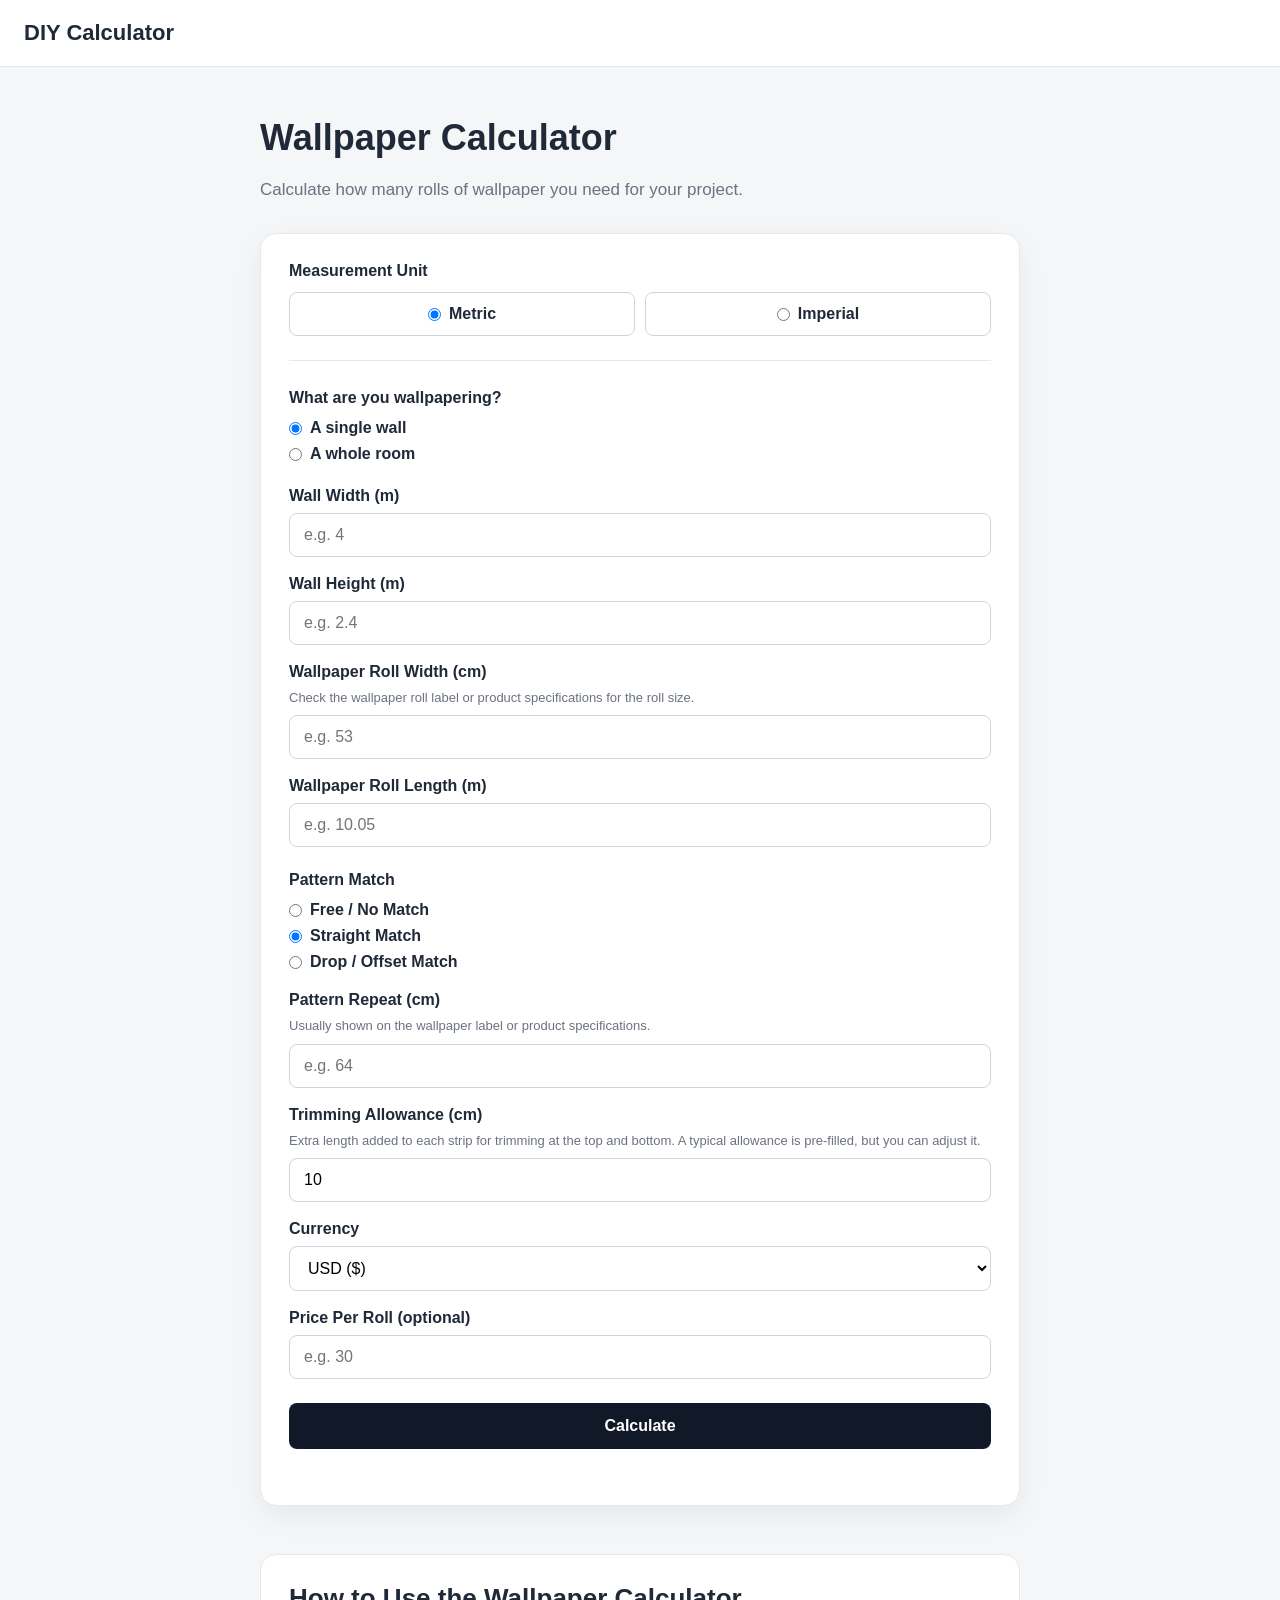
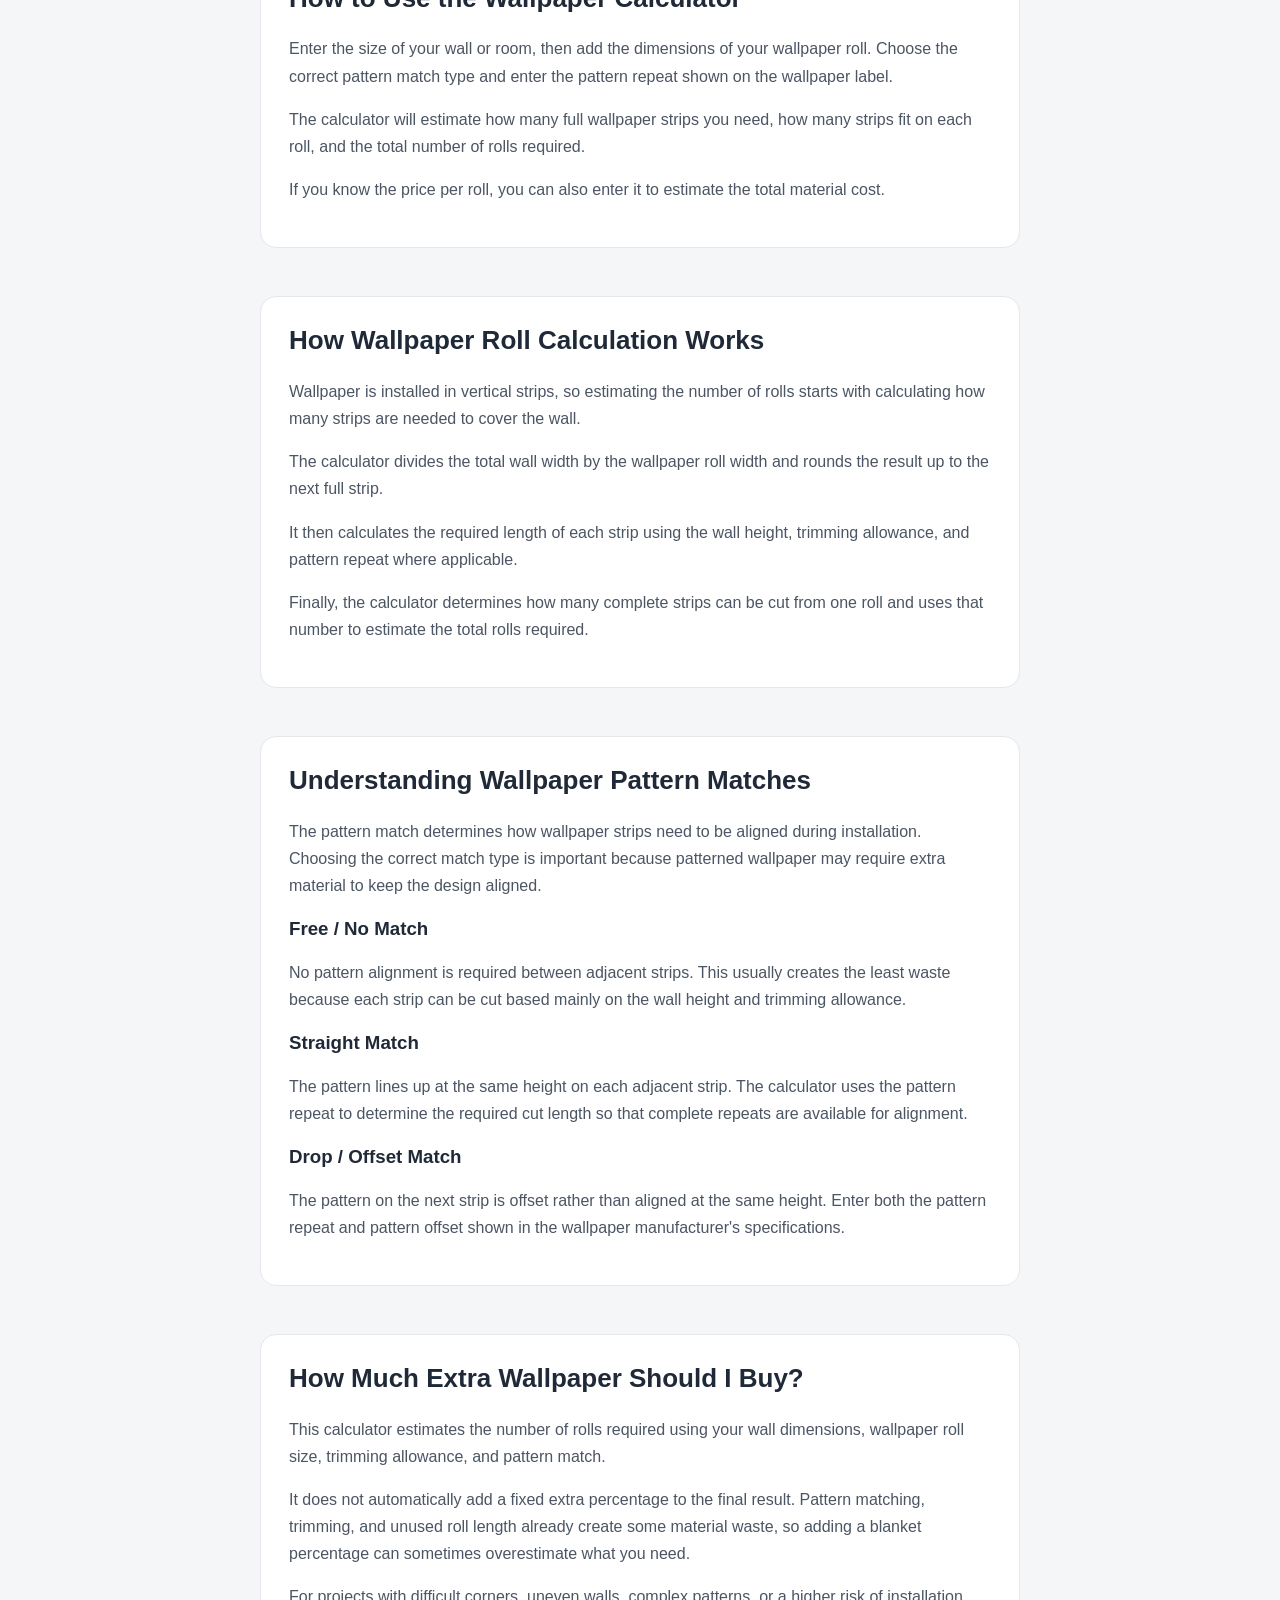
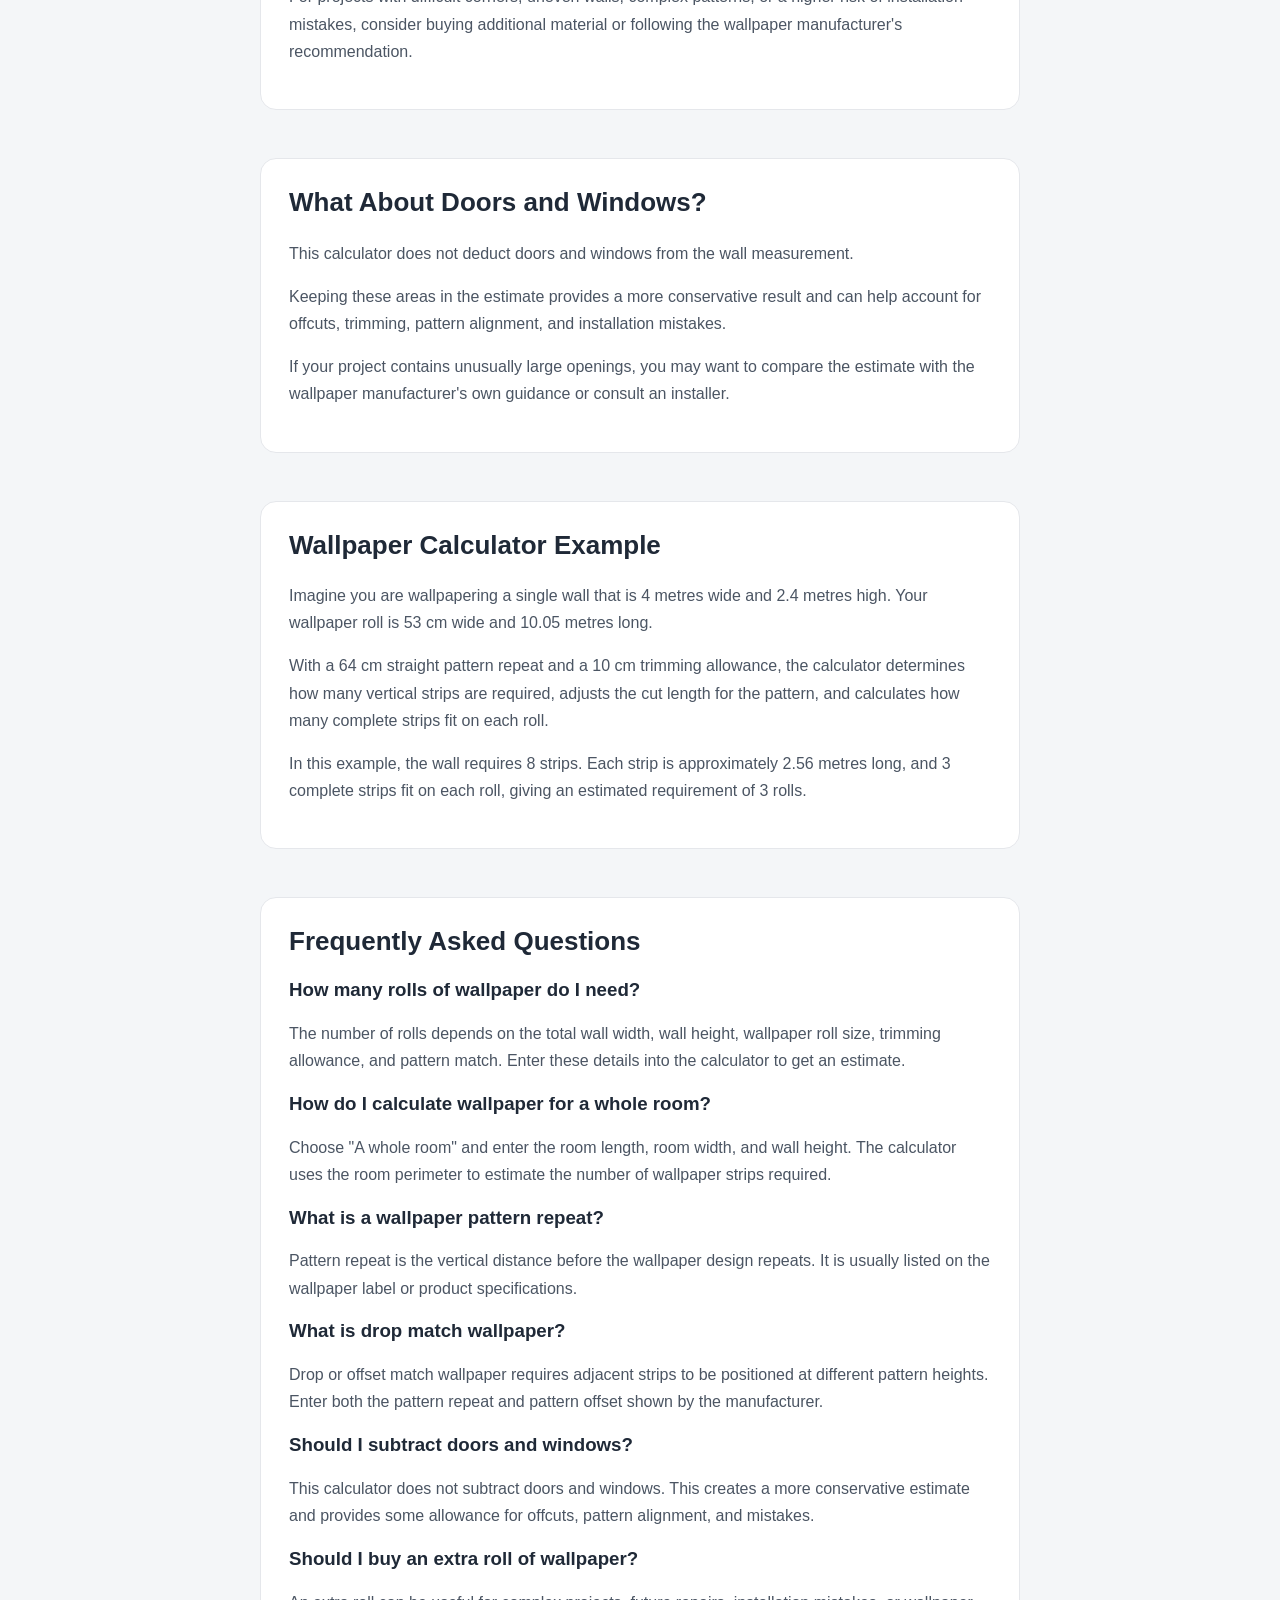
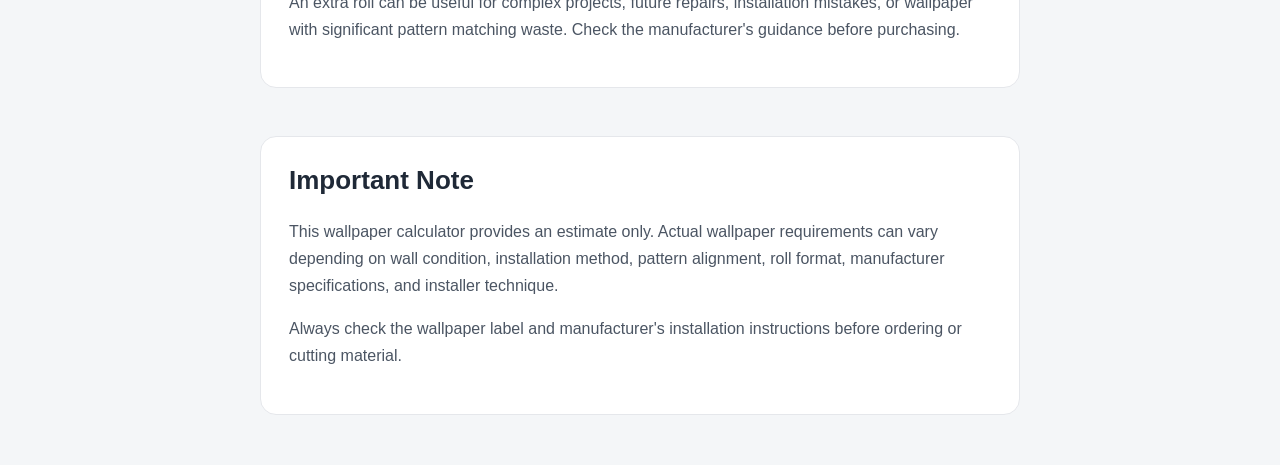
==== index.html @ a775d131 "Add wallpaper calculator website" ====
<!DOCTYPE html>
<html lang="en">

<head>

    <meta charset="UTF-8">

    <meta
        name="viewport"
        content="width=device-width, initial-scale=1.0"
    >

    <title>Wallpaper Calculator | Calculate How Many Rolls You Need</title>

    <meta
        name="description"
        content="Free wallpaper calculator to estimate how many rolls you need. Calculate wallpaper for a single wall or whole room using roll size, pattern repeat, drop match, and trimming allowance."
    >

    <meta name="robots" content="index, follow">

    <meta property="og:type" content="website">

    <meta
        property="og:title"
        content="Wallpaper Calculator | Calculate How Many Rolls You Need"
    >

    <meta
        property="og:description"
        content="Estimate how many rolls of wallpaper you need for a single wall or whole room, including pattern repeat and drop match."
    >

    <link rel="stylesheet" href="style.css">

</head>

<body>

    <header>
        <h1>DIY Calculator</h1>
    </header>

    <main>

        <h2>Wallpaper Calculator</h2>

        <p>
            Calculate how many rolls of wallpaper you need for your project.
        </p>

        <div class="calculator">
            <div class="unit-selector">

    <p class="section-label">Measurement Unit</p>

    <div class="unit-buttons">

        <label>
            <input type="radio" name="unitSystem" value="metric" checked>
            Metric
        </label>

        <label>
            <input type="radio" name="unitSystem" value="imperial">
            Imperial
        </label>

    </div>

</div>

            <div class="project-type">

    <p class="section-label">What are you wallpapering?</p>

    <label>
        <input type="radio" name="projectType" value="wall" checked>
        A single wall
    </label>

    <label>
        <input type="radio" name="projectType" value="room">
        A whole room
    </label>

</div>
            

            <div id="singleWallInputs">

    <label for="wallWidth" id="wallWidthLabel">Wall Width (m)</label>
    <input type="number" id="wallWidth" placeholder="e.g. 4">

</div>

<div id="wholeRoomInputs" style="display: none;">

    <label for="roomLength" id="roomLengthLabel">Room Length (m)</label>
    <input type="number" id="roomLength" placeholder="e.g. 5">

    <label for="roomWidth" id="roomWidthLabel">Room Width (m)</label>
    <input type="number" id="roomWidth" placeholder="e.g. 4">

</div>

            <label for="wallHeight" id="wallHeightLabel">Wall Height (m)</label>
            <input type="number" id="wallHeight" placeholder="e.g. 2.4">

            <label for="rollWidth" id="rollWidthLabel">Wallpaper Roll Width (cm)</label>
            <p class="helper-text">Check the wallpaper roll label or product specifications for the roll size.
            </p>
            <input type="number" id="rollWidth" placeholder="e.g. 53">

            <label for="rollLength" id="rollLengthLabel">Wallpaper Roll Length (m)</label>
            <input type="number" id="rollLength" placeholder="e.g. 10.05">

<div class="pattern-match">

    <p class="section-label">Pattern Match</p>

    <label>
        <input type="radio" name="patternMatch" value="free">
        Free / No Match
    </label>

    <label>
        <input type="radio" name="patternMatch" value="straight" checked>
        Straight Match
    </label>

    <label>
        <input type="radio" name="patternMatch" value="drop">
        Drop / Offset Match
    </label>

</div>
           <div id="patternRepeatGroup">
    <label for="patternRepeat" id="patternRepeatLabel">
    Pattern Repeat (cm)
</label>

<p class="helper-text">
    Usually shown on the wallpaper label or product specifications.
</p>

<input type="number" id="patternRepeat" placeholder="e.g. 64">
</div> 
<div id="patternOffsetGroup" style="display: none;">
    <label for="patternOffset" id="patternOffsetLabel">
        Pattern Offset (cm)
    </label>
    <p class="helper-text">
    For drop match wallpaper, enter the pattern offset shown by the manufacturer.
    </p>
    <input
        type="number"
        id="patternOffset"
        placeholder="e.g. 32"
        min="0"
    >
</div>
<label for="trimAllowance" id="trimAllowanceLabel">
    Trimming Allowance (cm)
</label>
<p class="helper-text">
    Extra length added to each strip for trimming at the top and bottom. A typical allowance is pre-filled, but you can adjust it.
</p>
<input
    type="number"
    id="trimAllowance"
    value="10"
    min="0"
    step="1"
>
<label for="currency">Currency</label>

<select id="currency">
    <option value="USD">USD ($)</option>
    <option value="GBP">GBP (£)</option>
    <option value="EUR">EUR (€)</option>
    <option value="CAD">CAD (C$)</option>
    <option value="AUD">AUD (A$)</option>
    <option value="NZD">NZD (NZ$)</option>
    <option value="SGD">SGD (S$)</option>
    <option value="MYR">MYR (RM)</option>
</select>      
            <label for="pricePerRoll">Price Per Roll (optional)</label>
            <input type="number" id="pricePerRoll" placeholder="e.g. 30">

            <button id="calculateButton">Calculate</button>
            <div id="result"></div>

        </div>
<section class="content-section">

    <h2>How to Use the Wallpaper Calculator</h2>

    <p>
        Enter the size of your wall or room, then add the dimensions of your wallpaper roll.
        Choose the correct pattern match type and enter the pattern repeat shown on the wallpaper label.
    </p>

    <p>
        The calculator will estimate how many full wallpaper strips you need, how many strips fit on each roll,
        and the total number of rolls required.
    </p>

    <p>
        If you know the price per roll, you can also enter it to estimate the total material cost.
    </p>

</section>
<section class="content-section">

    <h2>How Wallpaper Roll Calculation Works</h2>

    <p>
        Wallpaper is installed in vertical strips, so estimating the number of rolls starts
        with calculating how many strips are needed to cover the wall.
    </p>

    <p>
        The calculator divides the total wall width by the wallpaper roll width and rounds
        the result up to the next full strip.
    </p>

    <p>
        It then calculates the required length of each strip using the wall height,
        trimming allowance, and pattern repeat where applicable.
    </p>

    <p>
        Finally, the calculator determines how many complete strips can be cut from one
        roll and uses that number to estimate the total rolls required.
    </p>

</section>
<section class="content-section">

    <h2>Understanding Wallpaper Pattern Matches</h2>

    <p>
        The pattern match determines how wallpaper strips need to be aligned during installation.
        Choosing the correct match type is important because patterned wallpaper may require
        extra material to keep the design aligned.
    </p>

    <h3>Free / No Match</h3>

    <p>
        No pattern alignment is required between adjacent strips. This usually creates the
        least waste because each strip can be cut based mainly on the wall height and
        trimming allowance.
    </p>

    <h3>Straight Match</h3>

    <p>
        The pattern lines up at the same height on each adjacent strip. The calculator uses
        the pattern repeat to determine the required cut length so that complete repeats
        are available for alignment.
    </p>

    <h3>Drop / Offset Match</h3>

    <p>
        The pattern on the next strip is offset rather than aligned at the same height.
        Enter both the pattern repeat and pattern offset shown in the wallpaper manufacturer's
        specifications.
    </p>

</section>
<section class="content-section">

    <h2>How Much Extra Wallpaper Should I Buy?</h2>

    <p>
        This calculator estimates the number of rolls required using your wall dimensions,
        wallpaper roll size, trimming allowance, and pattern match.
    </p>

    <p>
        It does not automatically add a fixed extra percentage to the final result.
        Pattern matching, trimming, and unused roll length already create some material waste,
        so adding a blanket percentage can sometimes overestimate what you need.
    </p>

    <p>
        For projects with difficult corners, uneven walls, complex patterns, or a higher risk
        of installation mistakes, consider buying additional material or following the
        wallpaper manufacturer's recommendation.
    </p>

</section>


<section class="content-section">

    <h2>What About Doors and Windows?</h2>

    <p>
        This calculator does not deduct doors and windows from the wall measurement.
    </p>

    <p>
        Keeping these areas in the estimate provides a more conservative result and can help
        account for offcuts, trimming, pattern alignment, and installation mistakes.
    </p>

    <p>
        If your project contains unusually large openings, you may want to compare the estimate
        with the wallpaper manufacturer's own guidance or consult an installer.
    </p>

</section>


<section class="content-section">

    <h2>Wallpaper Calculator Example</h2>

    <p>
        Imagine you are wallpapering a single wall that is 4 metres wide and 2.4 metres high.
        Your wallpaper roll is 53 cm wide and 10.05 metres long.
    </p>

    <p>
        With a 64 cm straight pattern repeat and a 10 cm trimming allowance, the calculator
        determines how many vertical strips are required, adjusts the cut length for the pattern,
        and calculates how many complete strips fit on each roll.
    </p>

    <p>
        In this example, the wall requires 8 strips. Each strip is approximately 2.56 metres long,
        and 3 complete strips fit on each roll, giving an estimated requirement of 3 rolls.
    </p>

</section>


<section class="content-section">

    <h2>Frequently Asked Questions</h2>

    <h3>How many rolls of wallpaper do I need?</h3>

    <p>
        The number of rolls depends on the total wall width, wall height, wallpaper roll size,
        trimming allowance, and pattern match. Enter these details into the calculator to get
        an estimate.
    </p>


    <h3>How do I calculate wallpaper for a whole room?</h3>

    <p>
        Choose "A whole room" and enter the room length, room width, and wall height.
        The calculator uses the room perimeter to estimate the number of wallpaper strips required.
    </p>


    <h3>What is a wallpaper pattern repeat?</h3>

    <p>
        Pattern repeat is the vertical distance before the wallpaper design repeats.
        It is usually listed on the wallpaper label or product specifications.
    </p>


    <h3>What is drop match wallpaper?</h3>

    <p>
        Drop or offset match wallpaper requires adjacent strips to be positioned at different
        pattern heights. Enter both the pattern repeat and pattern offset shown by the manufacturer.
    </p>


    <h3>Should I subtract doors and windows?</h3>

    <p>
        This calculator does not subtract doors and windows. This creates a more conservative
        estimate and provides some allowance for offcuts, pattern alignment, and mistakes.
    </p>


    <h3>Should I buy an extra roll of wallpaper?</h3>

    <p>
        An extra roll can be useful for complex projects, future repairs, installation mistakes,
        or wallpaper with significant pattern matching waste. Check the manufacturer's guidance
        before purchasing.
    </p>

</section>


<section class="content-section">

    <h2>Important Note</h2>

    <p>
        This wallpaper calculator provides an estimate only. Actual wallpaper requirements can
        vary depending on wall condition, installation method, pattern alignment, roll format,
        manufacturer specifications, and installer technique.
    </p>

    <p>
        Always check the wallpaper label and manufacturer's installation instructions before
        ordering or cutting material.
    </p>

</section>
    </main>

    <script src="script.js"></script>

</body>

</html>
---- style.css ----
* {
    box-sizing: border-box;
}

body {
    margin: 0;
    font-family: Arial, sans-serif;
    background: #f4f6f8;
    color: #1f2937;
}

header {
    background: white;
    border-bottom: 1px solid #e5e7eb;
    padding: 20px 24px;
}

header h1 {
    margin: 0;
    font-size: 22px;
}

main {
    width: 90%;
    max-width: 760px;
    margin: 50px auto;
}

main > h2 {
    font-size: 36px;
    margin-bottom: 10px;
}

main > p {
    color: #6b7280;
    font-size: 17px;
    line-height: 1.6;
    margin-bottom: 30px;
}

.calculator {
    background: white;
    border: 1px solid #e5e7eb;
    border-radius: 16px;
    padding: 28px;
    box-shadow: 0 10px 30px rgba(0, 0, 0, 0.06);
}

.calculator label {
    display: block;
    font-weight: 600;
    margin-top: 18px;
    margin-bottom: 8px;
}

.calculator label:first-child {
    margin-top: 0;
}

.calculator input {
    width: 100%;
    padding: 12px 14px;
    border: 1px solid #d1d5db;
    border-radius: 8px;
    font-size: 16px;
}
.calculator select {
    width: 100%;
    padding: 12px 14px;
    border: 1px solid #d1d5db;
    border-radius: 8px;
    background-color: white;
    font-size: 16px;
    box-sizing: border-box;
}
.calculator input:focus {
    outline: none;
    border-color: #374151;
}

button {
    width: 100%;
    margin-top: 24px;
    padding: 14px;
    border: none;
    border-radius: 8px;
    background: #111827;
    color: white;
    font-size: 16px;
    font-weight: 700;
    cursor: pointer;
}

button:hover {
    background: #374151;
}

#result {
    margin-top: 28px;
}

#result h2 {
    background: #f3f4f6;
    border-radius: 12px;
    padding: 20px;
    text-align: center;
    font-size: 28px;
    margin-bottom: 20px;
}

#result p {
    padding: 10px 0;
    margin: 0;
    border-bottom: 1px solid #f0f0f0;
}

@media (max-width: 600px) {

    main {
        width: 92%;
        margin: 30px auto;
    }

    main > h2 {
        font-size: 30px;
    }

    .calculator {
        padding: 20px;
    }
}
.project-type {
    margin-bottom: 24px;
}

.project-type .section-label {
    font-weight: 700;
    margin-bottom: 12px;
}

.project-type label {
    display: flex;
    align-items: center;
    gap: 8px;
    margin: 8px 0;
    font-weight: 600;
}

.project-type input[type="radio"] {
    width: auto;
    margin: 0;
}
.unit-selector {
    margin-bottom: 28px;
    padding-bottom: 24px;
    border-bottom: 1px solid #e5e7eb;
}

.unit-selector .section-label {
    font-weight: 700;
    margin: 0 0 12px;
}

.unit-buttons {
    display: flex;
    gap: 10px;
}

.unit-buttons label {
    display: flex;
    align-items: center;
    justify-content: center;
    gap: 8px;

    flex: 1;

    margin: 0;
    padding: 12px 16px;

    border: 1px solid #d1d5db;
    border-radius: 8px;

    cursor: pointer;
}

.unit-buttons input {
    width: auto;
    margin: 0;
}
.pattern-match {
    margin-top: 24px;
    margin-bottom: 20px;
}

.pattern-match .section-label {
    font-weight: 700;
    margin-bottom: 12px;
}

.pattern-match label {
    display: flex;
    align-items: center;
    gap: 8px;
    margin: 8px 0;
    font-weight: 600;
}

.pattern-match input[type="radio"] {
    width: auto;
    margin: 0;
}
.result-summary {
    margin-top: 28px;
    padding: 24px;
    background: #f3f4f6;
    border-radius: 12px;
    text-align: center;
}

.result-summary .result-label {
    margin: 0 0 8px;
    font-size: 12px;
    font-weight: 700;
    letter-spacing: 1px;
    color: #6b7280;
}

.result-summary h2 {
    margin: 0;
    padding: 0;
    background: none;
}

.result-grid {
    display: grid;
    grid-template-columns: repeat(2, 1fr);
    gap: 12px;
    margin-top: 18px;
}

.result-grid div {
    padding: 16px;
    border: 1px solid #e5e7eb;
    border-radius: 10px;
    background: white;
}

.result-grid span {
    display: block;
    font-size: 13px;
    color: #6b7280;
    margin-bottom: 6px;
}

.result-grid strong {
    font-size: 17px;
}

.calculation-breakdown {
    margin-top: 24px;
    padding-top: 24px;
    border-top: 1px solid #e5e7eb;
}

.calculation-breakdown h3 {
    margin-top: 0;
}

.calculation-breakdown p {
    line-height: 1.6;
}

.calculation-breakdown hr {
    border: none;
    border-top: 1px solid #e5e7eb;
    margin: 20px 0;
}

@media (max-width: 600px) {
    .result-grid {
        grid-template-columns: 1fr;
    }
}
.helper-text {
    margin: 4px 0 8px;
    font-size: 13px;
    line-height: 1.4;
    color: #6b7280;
}
.content-section {
    margin-top: 48px;
    padding: 28px;
    background: white;
    border: 1px solid #e5e7eb;
    border-radius: 16px;
}

.content-section h2 {
    margin-top: 0;
    font-size: 26px;
}

.content-section p {
    line-height: 1.7;
    color: #4b5563;
}
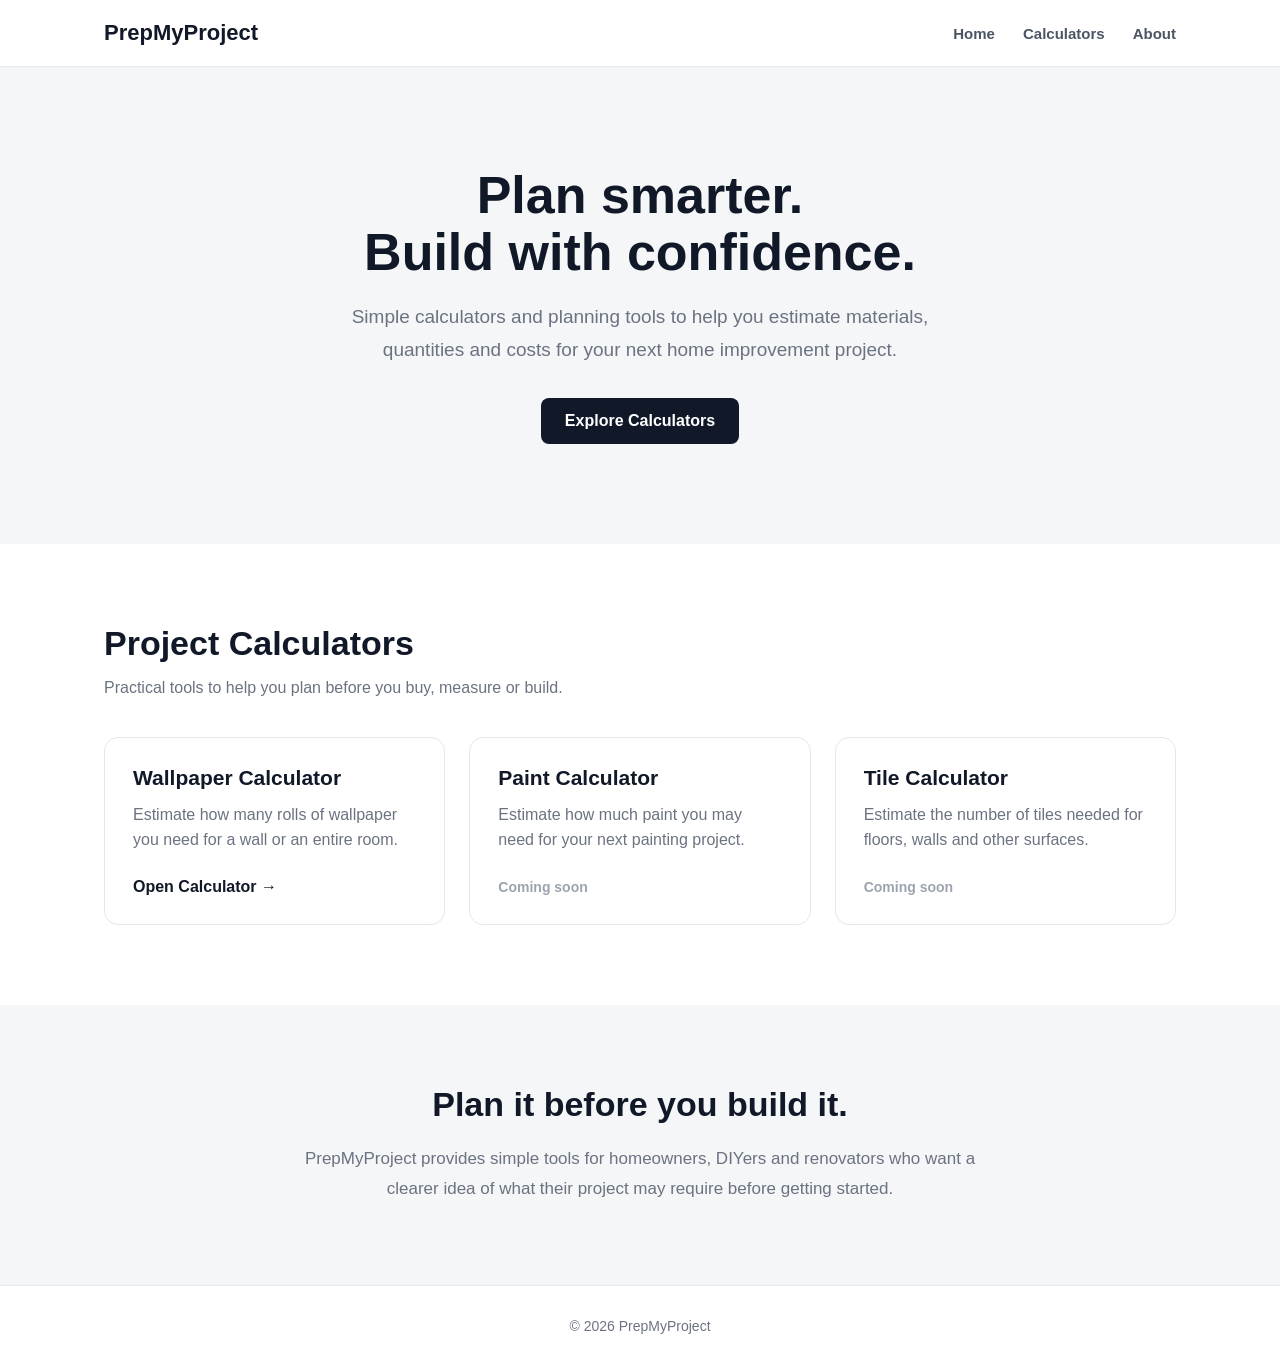
==== commit c251cbbe: "Create homepage and move wallpaper calculator" ====
--- a/index.html
+++ b/index.html
@@ -2,7 +2,6 @@
 <html lang="en">
 
 <head>
-
     <meta charset="UTF-8">
 
     <meta
@@ -10,410 +9,383 @@
         content="width=device-width, initial-scale=1.0"
     >
 
-    <title>Wallpaper Calculator | Calculate How Many Rolls You Need</title>
+    <title>PrepMyProject | Simple Tools for Smarter Home Projects</title>
 
     <meta
         name="description"
-        content="Free wallpaper calculator to estimate how many rolls you need. Calculate wallpaper for a single wall or whole room using roll size, pattern repeat, drop match, and trimming allowance."
+        content="Plan your next home improvement project with simple calculators and planning tools from PrepMyProject."
     >
 
     <meta name="robots" content="index, follow">
 
-    <meta property="og:type" content="website">
-
-    <meta
-        property="og:title"
-        content="Wallpaper Calculator | Calculate How Many Rolls You Need"
-    >
-
-    <meta
-        property="og:description"
-        content="Estimate how many rolls of wallpaper you need for a single wall or whole room, including pattern repeat and drop match."
-    >
-
-    <link rel="stylesheet" href="style.css">
-
+    <style>
+        * {
+            box-sizing: border-box;
+        }
+
+        body {
+            margin: 0;
+            font-family: Arial, sans-serif;
+            color: #1f2937;
+            background: #ffffff;
+        }
+
+        a {
+            color: inherit;
+            text-decoration: none;
+        }
+
+        /* Header */
+
+        .site-header {
+            border-bottom: 1px solid #e5e7eb;
+            background: #ffffff;
+        }
+
+        .nav {
+            max-width: 1120px;
+            margin: 0 auto;
+            padding: 20px 24px;
+            display: flex;
+            align-items: center;
+            justify-content: space-between;
+        }
+
+        .logo {
+            font-size: 22px;
+            font-weight: 700;
+            color: #111827;
+        }
+
+        .nav-links {
+            display: flex;
+            gap: 28px;
+            font-size: 15px;
+            font-weight: 600;
+            color: #4b5563;
+        }
+
+        .nav-links a:hover {
+            color: #111827;
+        }
+
+        /* Hero */
+
+        .hero {
+            background: #f4f6f8;
+            padding: 100px 24px;
+            text-align: center;
+        }
+
+        .hero-content {
+            max-width: 760px;
+            margin: 0 auto;
+        }
+
+        .hero h1 {
+            margin: 0 0 20px;
+            font-size: 52px;
+            line-height: 1.1;
+            color: #111827;
+        }
+
+        .hero p {
+            max-width: 620px;
+            margin: 0 auto 32px;
+            font-size: 19px;
+            line-height: 1.7;
+            color: #6b7280;
+        }
+
+        .primary-button {
+            display: inline-block;
+            padding: 14px 24px;
+            border-radius: 8px;
+            background: #111827;
+            color: #ffffff;
+            font-weight: 700;
+        }
+
+        .primary-button:hover {
+            background: #374151;
+        }
+
+        /* Calculators */
+
+        .section {
+            max-width: 1120px;
+            margin: 0 auto;
+            padding: 80px 24px;
+        }
+
+        .section-heading {
+            margin-bottom: 36px;
+        }
+
+        .section-heading h2 {
+            margin: 0 0 12px;
+            font-size: 34px;
+            color: #111827;
+        }
+
+        .section-heading p {
+            margin: 0;
+            color: #6b7280;
+            line-height: 1.6;
+        }
+
+        .calculator-grid {
+            display: grid;
+            grid-template-columns: repeat(3, 1fr);
+            gap: 24px;
+        }
+
+        .tool-card {
+            padding: 28px;
+            border: 1px solid #e5e7eb;
+            border-radius: 14px;
+            background: #ffffff;
+        }
+
+        .tool-card h3 {
+            margin: 0 0 12px;
+            font-size: 21px;
+            color: #111827;
+        }
+
+        .tool-card p {
+            min-height: 52px;
+            margin: 0 0 24px;
+            line-height: 1.6;
+            color: #6b7280;
+        }
+
+        .tool-link {
+            font-weight: 700;
+            color: #111827;
+        }
+
+        .tool-link:hover {
+            text-decoration: underline;
+        }
+
+        .coming-soon {
+            font-size: 14px;
+            font-weight: 700;
+            color: #9ca3af;
+        }
+
+        /* About */
+
+        .about {
+            background: #f4f6f8;
+        }
+
+        .about-content {
+            max-width: 760px;
+            margin: 0 auto;
+            padding: 80px 24px;
+            text-align: center;
+        }
+
+        .about-content h2 {
+            margin: 0 0 20px;
+            font-size: 34px;
+            color: #111827;
+        }
+
+        .about-content p {
+            margin: 0;
+            font-size: 17px;
+            line-height: 1.8;
+            color: #6b7280;
+        }
+
+        /* Footer */
+
+        footer {
+            padding: 32px 24px;
+            border-top: 1px solid #e5e7eb;
+            text-align: center;
+            font-size: 14px;
+            color: #6b7280;
+        }
+
+        /* Mobile */
+
+        @media (max-width: 760px) {
+
+            .nav {
+                padding: 18px 20px;
+            }
+
+            .nav-links {
+                gap: 16px;
+                font-size: 14px;
+            }
+
+            .hero {
+                padding: 72px 20px;
+            }
+
+            .hero h1 {
+                font-size: 40px;
+            }
+
+            .hero p {
+                font-size: 17px;
+            }
+
+            .section {
+                padding: 60px 20px;
+            }
+
+            .calculator-grid {
+                grid-template-columns: 1fr;
+            }
+        }
+    </style>
 </head>
 
 <body>
 
-    <header>
-        <h1>DIY Calculator</h1>
+    <header class="site-header">
+        <nav class="nav">
+
+            <a class="logo" href="/">
+                PrepMyProject
+            </a>
+
+            <div class="nav-links">
+                <a href="/">Home</a>
+                <a href="#calculators">Calculators</a>
+                <a href="#about">About</a>
+            </div>
+
+        </nav>
     </header>
 
+
     <main>
 
-        <h2>Wallpaper Calculator</h2>
-
-        <p>
-            Calculate how many rolls of wallpaper you need for your project.
-        </p>
-
-        <div class="calculator">
-            <div class="unit-selector">
-
-    <p class="section-label">Measurement Unit</p>
-
-    <div class="unit-buttons">
-
-        <label>
-            <input type="radio" name="unitSystem" value="metric" checked>
-            Metric
-        </label>
-
-        <label>
-            <input type="radio" name="unitSystem" value="imperial">
-            Imperial
-        </label>
-
-    </div>
-
-</div>
-
-            <div class="project-type">
-
-    <p class="section-label">What are you wallpapering?</p>
-
-    <label>
-        <input type="radio" name="projectType" value="wall" checked>
-        A single wall
-    </label>
-
-    <label>
-        <input type="radio" name="projectType" value="room">
-        A whole room
-    </label>
-
-</div>
-            
-
-            <div id="singleWallInputs">
-
-    <label for="wallWidth" id="wallWidthLabel">Wall Width (m)</label>
-    <input type="number" id="wallWidth" placeholder="e.g. 4">
-
-</div>
-
-<div id="wholeRoomInputs" style="display: none;">
-
-    <label for="roomLength" id="roomLengthLabel">Room Length (m)</label>
-    <input type="number" id="roomLength" placeholder="e.g. 5">
-
-    <label for="roomWidth" id="roomWidthLabel">Room Width (m)</label>
-    <input type="number" id="roomWidth" placeholder="e.g. 4">
-
-</div>
-
-            <label for="wallHeight" id="wallHeightLabel">Wall Height (m)</label>
-            <input type="number" id="wallHeight" placeholder="e.g. 2.4">
-
-            <label for="rollWidth" id="rollWidthLabel">Wallpaper Roll Width (cm)</label>
-            <p class="helper-text">Check the wallpaper roll label or product specifications for the roll size.
-            </p>
-            <input type="number" id="rollWidth" placeholder="e.g. 53">
-
-            <label for="rollLength" id="rollLengthLabel">Wallpaper Roll Length (m)</label>
-            <input type="number" id="rollLength" placeholder="e.g. 10.05">
-
-<div class="pattern-match">
-
-    <p class="section-label">Pattern Match</p>
-
-    <label>
-        <input type="radio" name="patternMatch" value="free">
-        Free / No Match
-    </label>
-
-    <label>
-        <input type="radio" name="patternMatch" value="straight" checked>
-        Straight Match
-    </label>
-
-    <label>
-        <input type="radio" name="patternMatch" value="drop">
-        Drop / Offset Match
-    </label>
-
-</div>
-           <div id="patternRepeatGroup">
-    <label for="patternRepeat" id="patternRepeatLabel">
-    Pattern Repeat (cm)
-</label>
-
-<p class="helper-text">
-    Usually shown on the wallpaper label or product specifications.
-</p>
-
-<input type="number" id="patternRepeat" placeholder="e.g. 64">
-</div> 
-<div id="patternOffsetGroup" style="display: none;">
-    <label for="patternOffset" id="patternOffsetLabel">
-        Pattern Offset (cm)
-    </label>
-    <p class="helper-text">
-    For drop match wallpaper, enter the pattern offset shown by the manufacturer.
-    </p>
-    <input
-        type="number"
-        id="patternOffset"
-        placeholder="e.g. 32"
-        min="0"
-    >
-</div>
-<label for="trimAllowance" id="trimAllowanceLabel">
-    Trimming Allowance (cm)
-</label>
-<p class="helper-text">
-    Extra length added to each strip for trimming at the top and bottom. A typical allowance is pre-filled, but you can adjust it.
-</p>
-<input
-    type="number"
-    id="trimAllowance"
-    value="10"
-    min="0"
-    step="1"
->
-<label for="currency">Currency</label>
-
-<select id="currency">
-    <option value="USD">USD ($)</option>
-    <option value="GBP">GBP (£)</option>
-    <option value="EUR">EUR (€)</option>
-    <option value="CAD">CAD (C$)</option>
-    <option value="AUD">AUD (A$)</option>
-    <option value="NZD">NZD (NZ$)</option>
-    <option value="SGD">SGD (S$)</option>
-    <option value="MYR">MYR (RM)</option>
-</select>      
-            <label for="pricePerRoll">Price Per Roll (optional)</label>
-            <input type="number" id="pricePerRoll" placeholder="e.g. 30">
-
-            <button id="calculateButton">Calculate</button>
-            <div id="result"></div>
-
-        </div>
-<section class="content-section">
-
-    <h2>How to Use the Wallpaper Calculator</h2>
-
-    <p>
-        Enter the size of your wall or room, then add the dimensions of your wallpaper roll.
-        Choose the correct pattern match type and enter the pattern repeat shown on the wallpaper label.
-    </p>
-
-    <p>
-        The calculator will estimate how many full wallpaper strips you need, how many strips fit on each roll,
-        and the total number of rolls required.
-    </p>
-
-    <p>
-        If you know the price per roll, you can also enter it to estimate the total material cost.
-    </p>
-
-</section>
-<section class="content-section">
-
-    <h2>How Wallpaper Roll Calculation Works</h2>
-
-    <p>
-        Wallpaper is installed in vertical strips, so estimating the number of rolls starts
-        with calculating how many strips are needed to cover the wall.
-    </p>
-
-    <p>
-        The calculator divides the total wall width by the wallpaper roll width and rounds
-        the result up to the next full strip.
-    </p>
-
-    <p>
-        It then calculates the required length of each strip using the wall height,
-        trimming allowance, and pattern repeat where applicable.
-    </p>
-
-    <p>
-        Finally, the calculator determines how many complete strips can be cut from one
-        roll and uses that number to estimate the total rolls required.
-    </p>
-
-</section>
-<section class="content-section">
-
-    <h2>Understanding Wallpaper Pattern Matches</h2>
-
-    <p>
-        The pattern match determines how wallpaper strips need to be aligned during installation.
-        Choosing the correct match type is important because patterned wallpaper may require
-        extra material to keep the design aligned.
-    </p>
-
-    <h3>Free / No Match</h3>
-
-    <p>
-        No pattern alignment is required between adjacent strips. This usually creates the
-        least waste because each strip can be cut based mainly on the wall height and
-        trimming allowance.
-    </p>
-
-    <h3>Straight Match</h3>
-
-    <p>
-        The pattern lines up at the same height on each adjacent strip. The calculator uses
-        the pattern repeat to determine the required cut length so that complete repeats
-        are available for alignment.
-    </p>
-
-    <h3>Drop / Offset Match</h3>
-
-    <p>
-        The pattern on the next strip is offset rather than aligned at the same height.
-        Enter both the pattern repeat and pattern offset shown in the wallpaper manufacturer's
-        specifications.
-    </p>
-
-</section>
-<section class="content-section">
-
-    <h2>How Much Extra Wallpaper Should I Buy?</h2>
-
-    <p>
-        This calculator estimates the number of rolls required using your wall dimensions,
-        wallpaper roll size, trimming allowance, and pattern match.
-    </p>
-
-    <p>
-        It does not automatically add a fixed extra percentage to the final result.
-        Pattern matching, trimming, and unused roll length already create some material waste,
-        so adding a blanket percentage can sometimes overestimate what you need.
-    </p>
-
-    <p>
-        For projects with difficult corners, uneven walls, complex patterns, or a higher risk
-        of installation mistakes, consider buying additional material or following the
-        wallpaper manufacturer's recommendation.
-    </p>
-
-</section>
-
-
-<section class="content-section">
-
-    <h2>What About Doors and Windows?</h2>
-
-    <p>
-        This calculator does not deduct doors and windows from the wall measurement.
-    </p>
-
-    <p>
-        Keeping these areas in the estimate provides a more conservative result and can help
-        account for offcuts, trimming, pattern alignment, and installation mistakes.
-    </p>
-
-    <p>
-        If your project contains unusually large openings, you may want to compare the estimate
-        with the wallpaper manufacturer's own guidance or consult an installer.
-    </p>
-
-</section>
-
-
-<section class="content-section">
-
-    <h2>Wallpaper Calculator Example</h2>
-
-    <p>
-        Imagine you are wallpapering a single wall that is 4 metres wide and 2.4 metres high.
-        Your wallpaper roll is 53 cm wide and 10.05 metres long.
-    </p>
-
-    <p>
-        With a 64 cm straight pattern repeat and a 10 cm trimming allowance, the calculator
-        determines how many vertical strips are required, adjusts the cut length for the pattern,
-        and calculates how many complete strips fit on each roll.
-    </p>
-
-    <p>
-        In this example, the wall requires 8 strips. Each strip is approximately 2.56 metres long,
-        and 3 complete strips fit on each roll, giving an estimated requirement of 3 rolls.
-    </p>
-
-</section>
-
-
-<section class="content-section">
-
-    <h2>Frequently Asked Questions</h2>
-
-    <h3>How many rolls of wallpaper do I need?</h3>
-
-    <p>
-        The number of rolls depends on the total wall width, wall height, wallpaper roll size,
-        trimming allowance, and pattern match. Enter these details into the calculator to get
-        an estimate.
-    </p>
-
-
-    <h3>How do I calculate wallpaper for a whole room?</h3>
-
-    <p>
-        Choose "A whole room" and enter the room length, room width, and wall height.
-        The calculator uses the room perimeter to estimate the number of wallpaper strips required.
-    </p>
-
-
-    <h3>What is a wallpaper pattern repeat?</h3>
-
-    <p>
-        Pattern repeat is the vertical distance before the wallpaper design repeats.
-        It is usually listed on the wallpaper label or product specifications.
-    </p>
-
-
-    <h3>What is drop match wallpaper?</h3>
-
-    <p>
-        Drop or offset match wallpaper requires adjacent strips to be positioned at different
-        pattern heights. Enter both the pattern repeat and pattern offset shown by the manufacturer.
-    </p>
-
-
-    <h3>Should I subtract doors and windows?</h3>
-
-    <p>
-        This calculator does not subtract doors and windows. This creates a more conservative
-        estimate and provides some allowance for offcuts, pattern alignment, and mistakes.
-    </p>
-
-
-    <h3>Should I buy an extra roll of wallpaper?</h3>
-
-    <p>
-        An extra roll can be useful for complex projects, future repairs, installation mistakes,
-        or wallpaper with significant pattern matching waste. Check the manufacturer's guidance
-        before purchasing.
-    </p>
-
-</section>
-
-
-<section class="content-section">
-
-    <h2>Important Note</h2>
-
-    <p>
-        This wallpaper calculator provides an estimate only. Actual wallpaper requirements can
-        vary depending on wall condition, installation method, pattern alignment, roll format,
-        manufacturer specifications, and installer technique.
-    </p>
-
-    <p>
-        Always check the wallpaper label and manufacturer's installation instructions before
-        ordering or cutting material.
-    </p>
-
-</section>
+        <section class="hero">
+
+            <div class="hero-content">
+
+                <h1>
+                    Plan smarter.<br>
+                    Build with confidence.
+                </h1>
+
+                <p>
+                    Simple calculators and planning tools to help you
+                    estimate materials, quantities and costs for your
+                    next home improvement project.
+                </p>
+
+                <a class="primary-button" href="#calculators">
+                    Explore Calculators
+                </a>
+
+            </div>
+
+        </section>
+
+
+        <section class="section" id="calculators">
+
+            <div class="section-heading">
+
+                <h2>Project Calculators</h2>
+
+                <p>
+                    Practical tools to help you plan before you buy,
+                    measure or build.
+                </p>
+
+            </div>
+
+
+            <div class="calculator-grid">
+
+                <article class="tool-card">
+
+                    <h3>Wallpaper Calculator</h3>
+
+                    <p>
+                        Estimate how many rolls of wallpaper you need
+                        for a wall or an entire room.
+                    </p>
+
+                    <a
+                        class="tool-link"
+                        href="./wallpaper-calculator/index.html"
+                    >
+                        Open Calculator →
+                    </a>
+
+                </article>
+
+
+                <article class="tool-card">
+
+                    <h3>Paint Calculator</h3>
+
+                    <p>
+                        Estimate how much paint you may need for your
+                        next painting project.
+                    </p>
+
+                    <span class="coming-soon">
+                        Coming soon
+                    </span>
+
+                </article>
+
+
+                <article class="tool-card">
+
+                    <h3>Tile Calculator</h3>
+
+                    <p>
+                        Estimate the number of tiles needed for floors,
+                        walls and other surfaces.
+                    </p>
+
+                    <span class="coming-soon">
+                        Coming soon
+                    </span>
+
+                </article>
+
+            </div>
+
+        </section>
+
+
+        <section class="about" id="about">
+
+            <div class="about-content">
+
+                <h2>Plan it before you build it.</h2>
+
+                <p>
+                    PrepMyProject provides simple tools for homeowners,
+                    DIYers and renovators who want a clearer idea of
+                    what their project may require before getting
+                    started.
+                </p>
+
+            </div>
+
+        </section>
+
     </main>
 
-    <script src="script.js"></script>
+
+    <footer>
+        © 2026 PrepMyProject
+    </footer>
 
 </body>
 
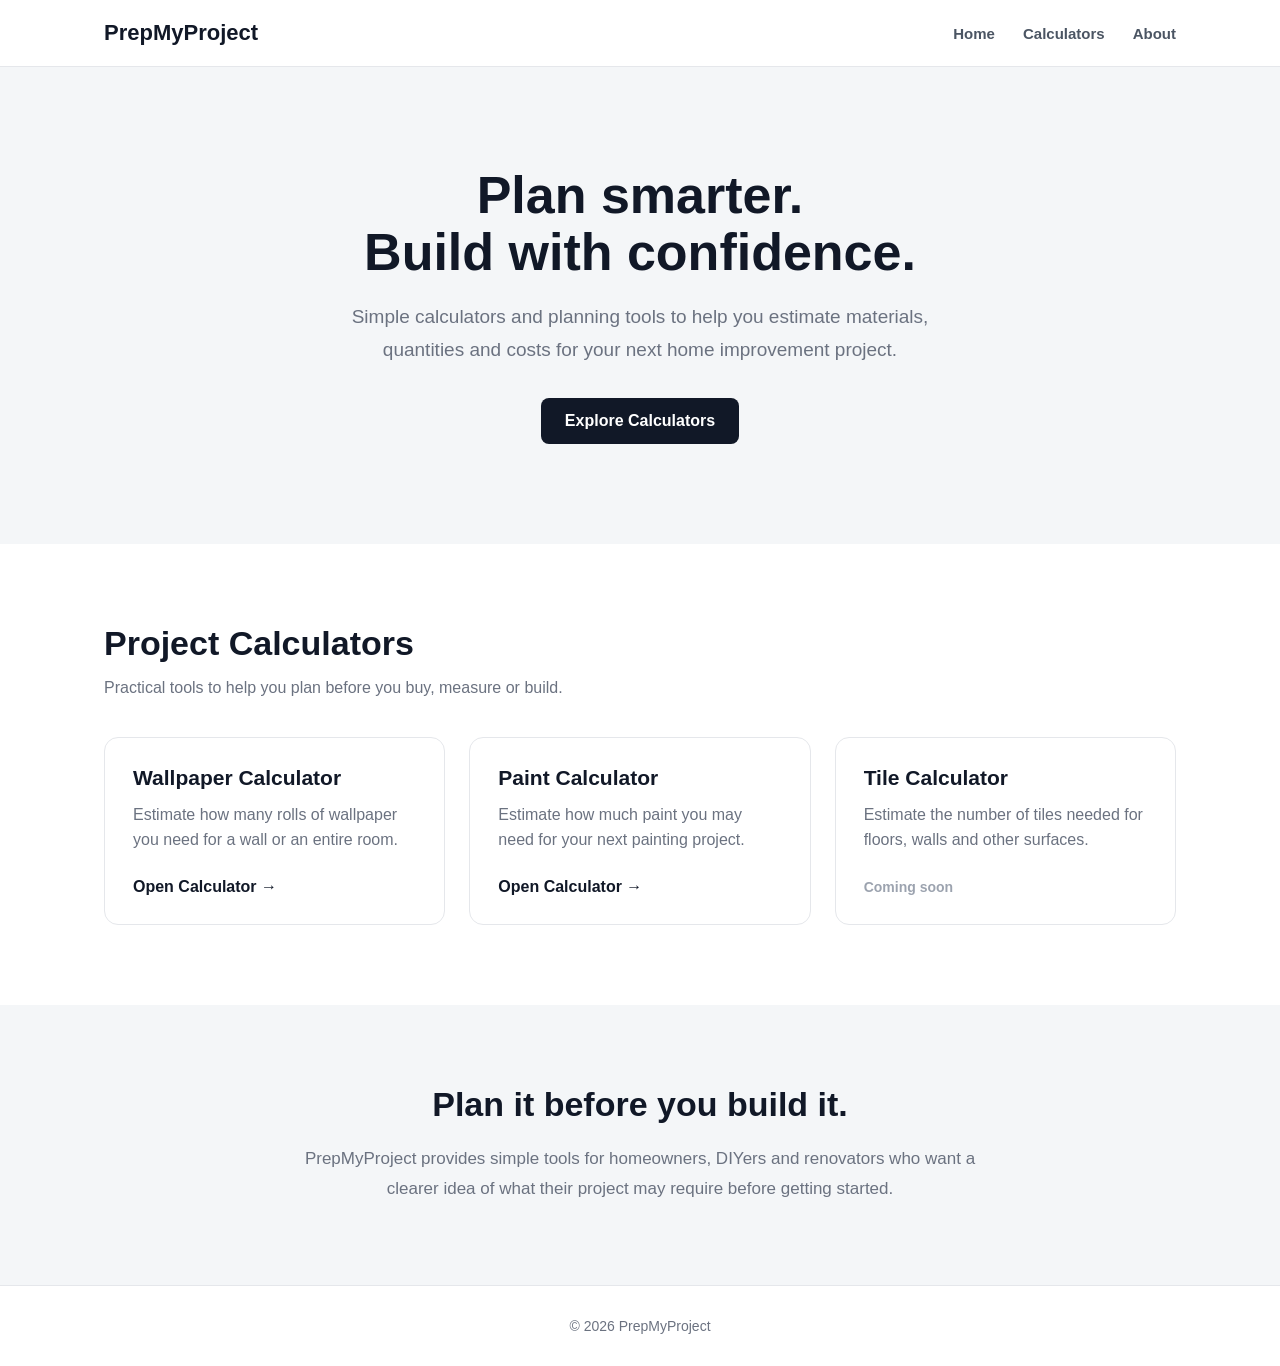
==== commit 994d3750: "Add paint calculator" ====
--- a/index.html
+++ b/index.html
@@ -17,6 +17,19 @@
     >
 
     <meta name="robots" content="index, follow">
+
+    <link rel="canonical" href="https://prepmyproject.com/">
+
+    <meta property="og:type" content="website">
+
+    <meta property="og:title" content="PrepMyProject | Simple Tools for Smarter Home Projects">
+
+    <meta
+    property="og:description"
+    content="Plan your next home improvement project with simple calculators and planning tools."
+>
+
+<meta property="og:url" content="https://prepmyproject.com/">
 
     <style>
         * {
@@ -329,18 +342,18 @@
 
                 <article class="tool-card">
 
-                    <h3>Paint Calculator</h3>
-
-                    <p>
-                        Estimate how much paint you may need for your
-                        next painting project.
-                    </p>
-
-                    <span class="coming-soon">
-                        Coming soon
-                    </span>
-
-                </article>
+    <h3>Paint Calculator</h3>
+
+    <p>
+        Estimate how much paint you may need for your
+        next painting project.
+    </p>
+
+    <a class="tool-link" href="/paint-calculator/">
+        Open Calculator →
+    </a>
+
+</article>
 
 
                 <article class="tool-card">
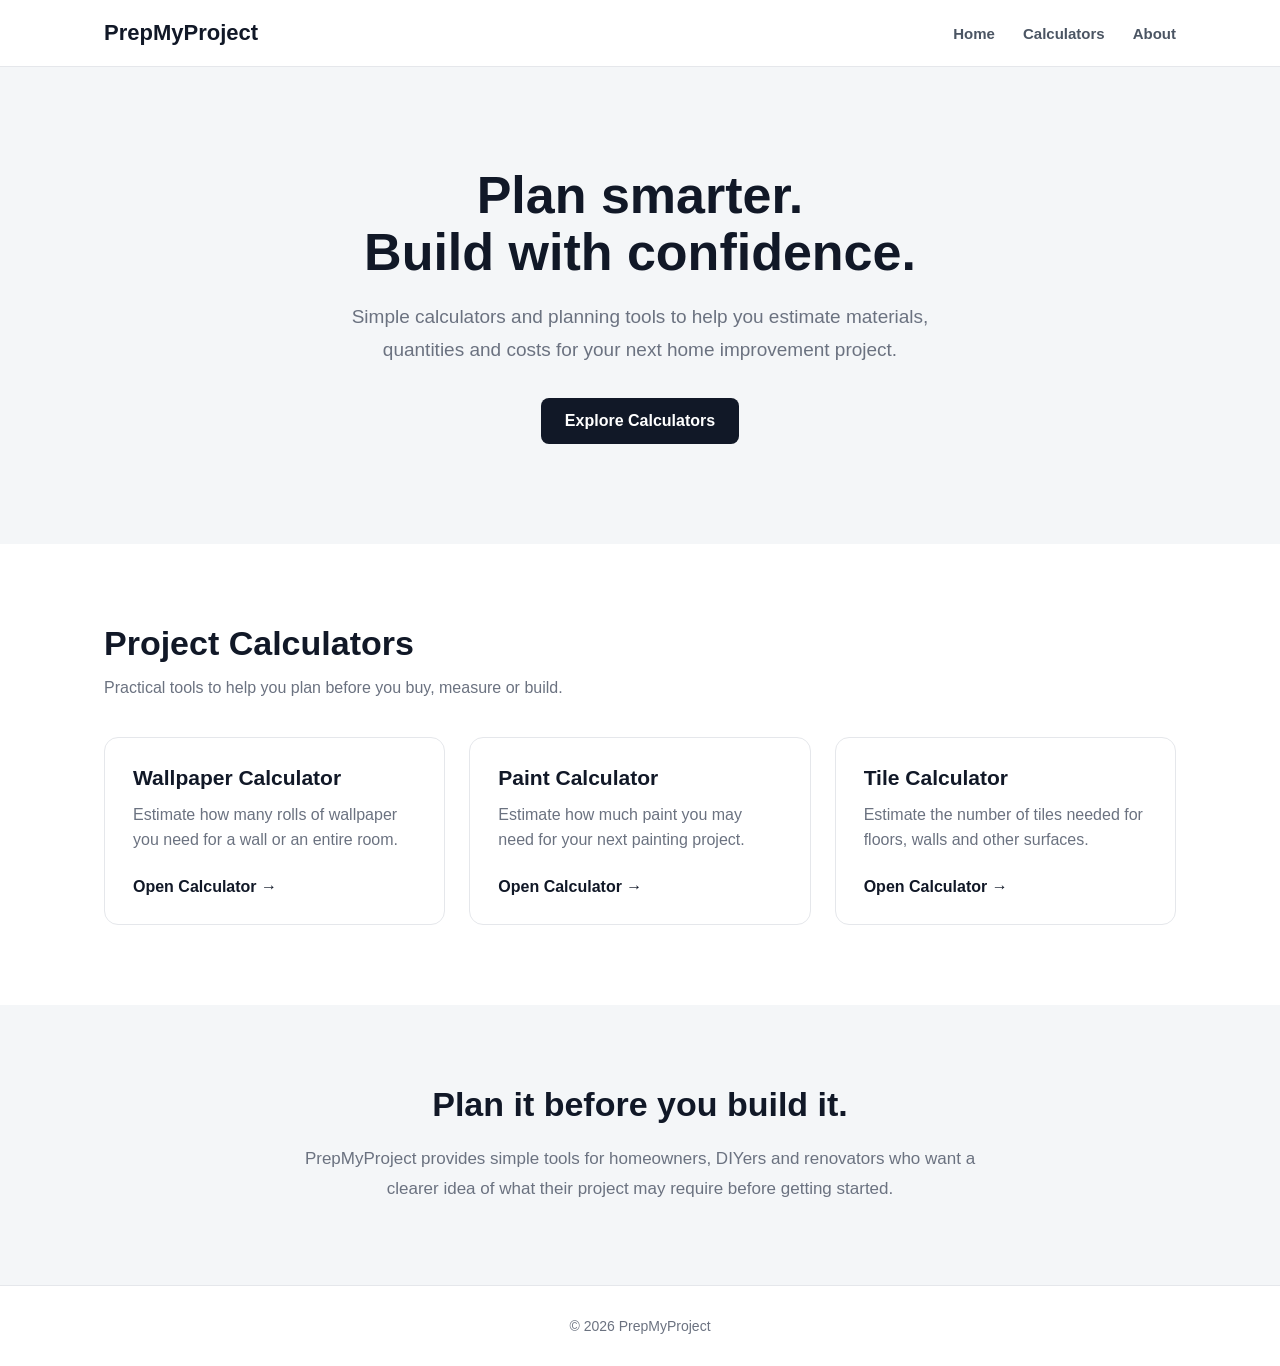
==== commit 682a2179: "Add tile calculator" ====
--- a/index.html
+++ b/index.html
@@ -365,9 +365,9 @@
                         walls and other surfaces.
                     </p>
 
-                    <span class="coming-soon">
-                        Coming soon
-                    </span>
+                    <a class="tool-link" href="/tile-calculator/">
+                        Open Calculator →
+                    </a>
 
                 </article>
 
